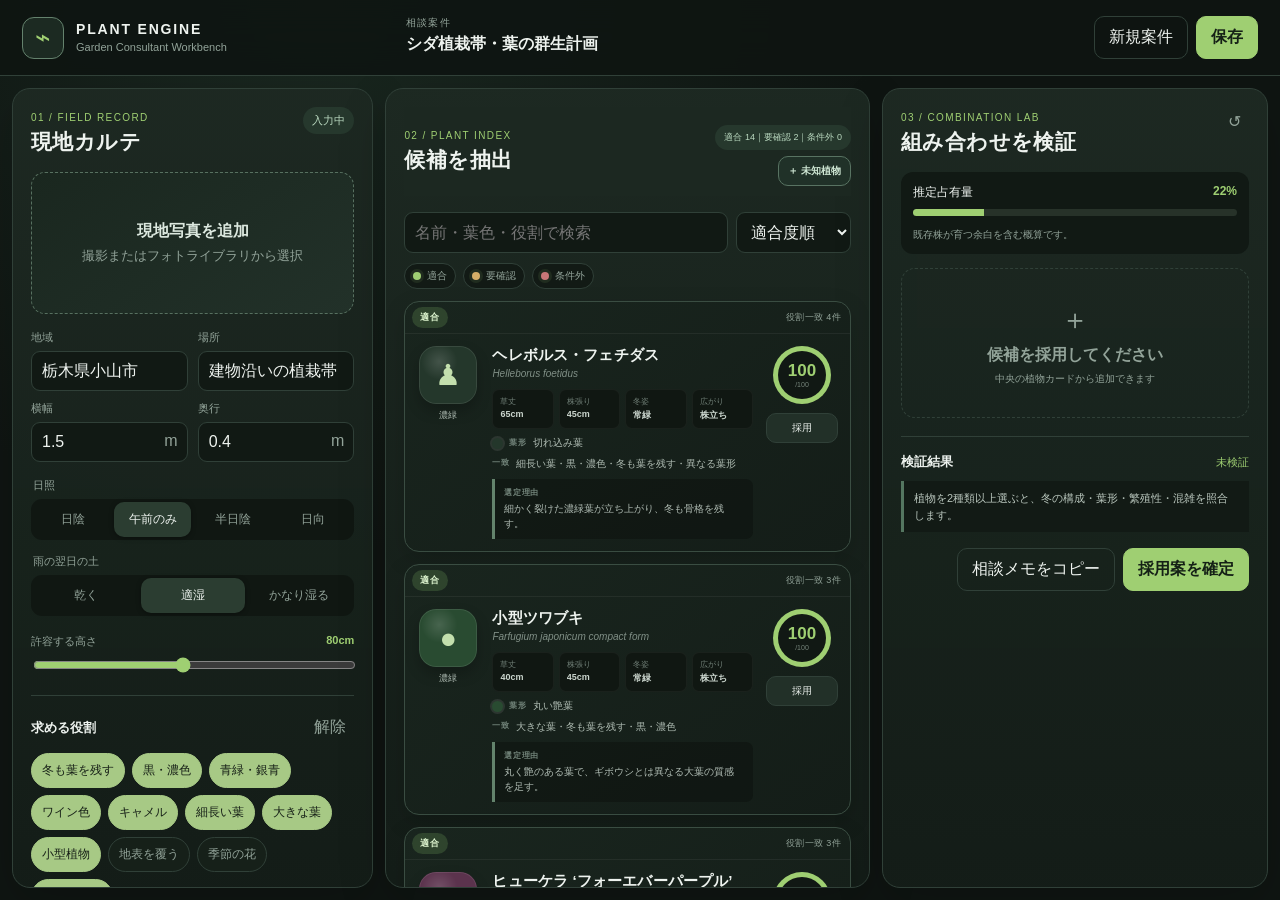
==== plant-engine/index.html @ 0952662c "Add field research intake to Plant Engine" ====
<!doctype html>
<html lang="ja">
  <head>
    <meta charset="UTF-8" />
    <meta name="viewport" content="width=device-width, initial-scale=1, viewport-fit=cover" />
    <meta name="theme-color" content="#18231e" />
    <meta name="apple-mobile-web-app-capable" content="yes" />
    <meta name="apple-mobile-web-app-status-bar-style" content="black-translucent" />
    <meta name="apple-mobile-web-app-title" content="Plant Engine" />
    <title>Plant Engine</title>
    <link rel="manifest" href="manifest.webmanifest?v=0.3.0" />
    <link rel="apple-touch-icon" href="icons/icon.svg" />
    <link rel="stylesheet" href="styles.css?v=0.3.0" />
  </head>
  <body>
    <header class="topbar">
      <div class="brand">
        <span class="brand-mark" aria-hidden="true">⌁</span>
        <div>
          <strong>PLANT ENGINE</strong>
          <span>Garden Consultant Workbench</span>
        </div>
      </div>
      <div class="case-title">
        <label for="caseName">相談案件</label>
        <input id="caseName" value="シダ植栽帯・葉の群生計画" />
      </div>
      <div class="top-actions">
        <button class="ghost" id="newCase">新規案件</button>
        <button class="primary" id="saveCase">保存</button>
      </div>
    </header>

    <main class="workbench">
      <section class="panel site-panel" aria-labelledby="siteHeading">
        <div class="panel-heading">
          <div><span class="eyebrow">01 / FIELD RECORD</span><h1 id="siteHeading">現地カルテ</h1></div>
          <span class="status-dot">入力中</span>
        </div>

        <label class="photo-drop" for="photoInput">
          <input id="photoInput" type="file" accept="image/*" capture="environment" />
          <img id="photoPreview" alt="現地写真" hidden />
          <span id="photoPrompt"><b>現地写真を追加</b><small>撮影またはフォトライブラリから選択</small></span>
        </label>

        <div class="field-grid">
          <label><span>地域</span><input id="region" value="栃木県小山市" /></label>
          <label><span>場所</span><input id="location" value="建物沿いの植栽帯" /></label>
          <label><span>横幅</span><div class="unit-input"><input id="width" type="number" value="1.5" step="0.1" /><i>m</i></div></label>
          <label><span>奥行</span><div class="unit-input"><input id="depth" type="number" value="0.4" step="0.1" /><i>m</i></div></label>
        </div>

        <fieldset>
          <legend>日照</legend>
          <div class="segmented" data-field="sun">
            <button data-value="shade">日陰</button><button class="active" data-value="morning">午前のみ</button><button data-value="part">半日陰</button><button data-value="sun">日向</button>
          </div>
        </fieldset>
        <fieldset>
          <legend>雨の翌日の土</legend>
          <div class="segmented" data-field="moisture">
            <button data-value="dry">乾く</button><button class="active" data-value="moist">適湿</button><button data-value="wet">かなり湿る</button>
          </div>
        </fieldset>

        <div class="slider-row">
          <label for="maxHeight">許容する高さ <output id="heightOutput">80cm</output></label>
          <input id="maxHeight" type="range" min="20" max="150" value="80" step="10" />
        </div>

        <div class="subsection">
          <div class="subheading"><h2>求める役割</h2><button class="text-button" id="clearRoles">解除</button></div>
          <div class="chips" id="roleChips"></div>
        </div>

        <div class="subsection">
          <h2>既存植物</h2>
          <div class="existing-list" id="existingList"></div>
        </div>
      </section>

      <section class="panel candidates-panel" aria-labelledby="candidateHeading">
        <div class="panel-heading sticky-heading">
          <div><span class="eyebrow">02 / PLANT INDEX</span><h1 id="candidateHeading">候補を抽出</h1></div>
          <div class="candidate-heading-actions"><span class="result-count" id="resultCount">—</span><button type="button" class="research-open" id="openResearch">＋ 未知植物</button></div>
        </div>
        <div class="search-row">
          <input id="plantSearch" type="search" placeholder="名前・葉色・役割で検索" />
          <select id="sortMode" aria-label="並び順"><option value="score">適合度順</option><option value="height">高さ順</option><option value="name">名前順</option></select>
        </div>
        <div class="legend"><span><i class="fit"></i>適合</span><span><i class="caution"></i>要確認</span><span><i class="reject"></i>条件外</span></div>
        <div id="plantList" class="plant-list"></div>
      </section>

      <section class="panel plan-panel" aria-labelledby="planHeading">
        <div class="panel-heading">
          <div><span class="eyebrow">03 / COMBINATION LAB</span><h1 id="planHeading">組み合わせを検証</h1></div>
          <button class="icon-button" id="clearSelection" title="選択を解除">↺</button>
        </div>

        <div class="site-meter">
          <div class="meter-label"><span>推定占有量</span><strong id="occupancyText">0%</strong></div>
          <div class="meter"><span id="occupancyBar"></span></div>
          <small id="occupancyNote">候補を採用すると成長後の混雑を試算します。</small>
        </div>

        <div id="selectionEmpty" class="empty-state">
          <span>＋</span><b>候補を採用してください</b><small>中央の植物カードから追加できます</small>
        </div>
        <div id="selectionList" class="selection-list"></div>

        <div class="diagnostics">
          <div class="subheading"><h2>検証結果</h2><span id="diagnosticScore">未検証</span></div>
          <div id="diagnosticList" class="diagnostic-list">
            <p>植物を2種類以上選ぶと、冬の構成・葉形・繁殖性・混雑を照合します。</p>
          </div>
        </div>

        <div class="plan-actions">
          <button class="ghost" id="copySummary">相談メモをコピー</button>
          <button class="primary" id="makePlan">採用案を確定</button>
        </div>
      </section>
    </main>

    <div class="toast" id="toast" role="status" aria-live="polite"></div>

    <dialog id="researchDialog" class="research-dialog">
      <div class="research-shell">
        <header class="research-header">
          <div><span class="eyebrow">PLANT RESEARCH INTAKE</span><h2>未知植物を調査・登録</h2></div>
          <button type="button" class="dialog-close" id="closeResearch" aria-label="閉じる">×</button>
        </header>
        <div class="research-flow">
          <section class="research-step">
            <div class="step-number">1</div>
            <div><label for="researchName">調べたい植物名</label><input id="researchName" placeholder="例：斑入りヤブコウジ" /><small>和名、流通名、学名のいずれでも構いません。</small></div>
          </section>
          <section class="research-step">
            <div class="step-number">2</div>
            <div><div class="research-label-row"><label for="researchPrompt">Web調査用プロンプト</label><button type="button" class="mini-button" id="buildPrompt">生成</button></div><textarea id="researchPrompt" readonly placeholder="植物名を入力して「生成」を押してください"></textarea><button type="button" class="ghost research-copy" id="copyResearchPrompt">プロンプトをコピー</button></div>
          </section>
          <section class="research-step">
            <div class="step-number">3</div>
            <div><label for="researchJson">調査結果JSONを貼り付け</label><textarea id="researchJson" spellcheck="false" placeholder='{"name":"…","latin":"…"}'></textarea><small>出典URLを含むJSONを貼り付けます。Markdownのコード枠が付いていても読み取れます。</small></div>
          </section>
          <section class="research-step final-step">
            <div class="step-number">4</div>
            <div><button type="button" class="primary" id="registerPlant">検証して植物DBへ登録</button><p id="researchStatus" class="research-status">未検証</p></div>
          </section>
        </div>
        <section class="custom-library">
          <div class="subheading"><h3>このiPadに登録した植物</h3><span id="customPlantCount">0件</span></div>
          <div id="customPlantList" class="custom-plant-list"></div>
        </section>
      </div>
    </dialog>

    <script src="app.js?v=0.3.0"></script>
  </body>
</html>
---- plant-engine/styles.css ----
:root {
  color-scheme: dark;
  --bg: #0f1512;
  --panel: #17201b;
  --panel-2: #1c2821;
  --line: #304038;
  --text: #eef3ef;
  --muted: #92a399;
  --green: #9fcf72;
  --green-2: #4f815a;
  --amber: #d4ae68;
  --red: #c77777;
  --wine: #7d465e;
  --radius: 18px;
  font-family: Inter, ui-sans-serif, -apple-system, BlinkMacSystemFont, "Hiragino Sans", "Yu Gothic UI", sans-serif;
}
* { box-sizing: border-box; }
body { margin: 0; min-height: 100dvh; background: radial-gradient(circle at 25% 0%, #1a2820 0, var(--bg) 42%); color: var(--text); }
button, input, select { font: inherit; }
button { touch-action: manipulation; }
.topbar { height: 76px; display: grid; grid-template-columns: minmax(220px,1fr) minmax(280px,1.3fr) minmax(220px,1fr); align-items: center; gap: 24px; padding: 12px 22px; border-bottom: 1px solid var(--line); background: rgba(15,21,18,.92); position: sticky; top: 0; z-index: 20; backdrop-filter: blur(20px); }
.brand { display:flex; align-items:center; gap:12px; }
.brand-mark { width:42px;height:42px;border:1px solid #64826d;border-radius:12px;display:grid;place-items:center;color:var(--green);font-size:26px;background:#1c2a22; }
.brand strong { display:block; letter-spacing:.13em; font-size:14px; }
.brand span:not(.brand-mark) { color:var(--muted); font-size:11px; }
.case-title label { display:block; color:var(--muted); font-size:10px; letter-spacing:.12em; text-transform:uppercase; }
.case-title input { width:100%; border:0; border-bottom:1px solid transparent; background:transparent; color:var(--text); font-weight:650; padding:5px 0; outline:0; }
.case-title input:focus { border-color:var(--green-2); }
.top-actions,.plan-actions { display:flex; justify-content:flex-end; gap:8px; }
button { border:1px solid var(--line); border-radius:10px; padding:10px 14px; background:#223028; color:var(--text); cursor:pointer; }
button:active { transform:translateY(1px); }
.primary { background:var(--green); color:#152016; border-color:var(--green); font-weight:750; }
.ghost { background:transparent; }
.workbench { display:grid; grid-template-columns:minmax(280px,.88fr) minmax(360px,1.18fr) minmax(300px,.94fr); gap:12px; padding:12px; height:calc(100dvh - 76px); }
.panel { min-width:0; overflow:auto; border:1px solid var(--line); border-radius:var(--radius); background:linear-gradient(180deg,rgba(29,41,34,.96),rgba(20,29,24,.98)); padding:18px; box-shadow:0 16px 50px rgba(0,0,0,.16); }
.panel-heading { display:flex; align-items:flex-start; justify-content:space-between; gap:12px; margin-bottom:16px; }
.panel-heading h1 { margin:3px 0 0; font-size:21px; letter-spacing:.02em; }
.eyebrow { color:var(--green); font-size:10px; letter-spacing:.14em; }
.status-dot,.result-count { padding:6px 9px; border-radius:999px; background:#26382d; color:#b9d8bf; font-size:11px; }
.result-count { white-space:nowrap;font-size:9px; }
.photo-drop { min-height:142px; border:1px dashed #577060; border-radius:14px; display:grid; place-items:center; position:relative; overflow:hidden; background:linear-gradient(145deg,#1a271f,#223129); cursor:pointer; }
.photo-drop input { display:none; }
.photo-drop img { width:100%; height:180px; object-fit:cover; }
#photoPrompt { display:grid; gap:5px; text-align:center; color:#dce8df; }
#photoPrompt small { color:var(--muted); }
.field-grid { display:grid; grid-template-columns:1fr 1fr; gap:10px; margin:16px 0; }
.field-grid label>span, fieldset legend,.slider-row label { color:var(--muted); font-size:11px; display:block; margin-bottom:6px; }
.field-grid input,.search-row input,.search-row select { width:100%; border:1px solid var(--line); background:#111914; color:var(--text); border-radius:9px; padding:10px; outline:none; }
.field-grid input:focus,.search-row input:focus { border-color:#6d9278; }
.unit-input { position:relative; }
.unit-input input { padding-right:30px; }
.unit-input i { position:absolute; right:10px; top:10px; color:var(--muted); font-style:normal; }
fieldset { border:0; padding:0; margin:14px 0; }
.segmented { display:grid; grid-auto-flow:column; grid-auto-columns:1fr; gap:3px; padding:3px; background:#101712; border-radius:11px; }
.segmented button { padding:9px 4px; background:transparent; border:0; color:var(--muted); font-size:12px; }
.segmented button.active { background:#2b3d31; color:var(--text); box-shadow:0 1px 5px rgba(0,0,0,.35); }
.slider-row { margin:18px 0; }
.slider-row label { display:flex; justify-content:space-between; }
.slider-row output { color:var(--green); font-weight:700; }
input[type="range"] { width:100%; accent-color:var(--green); }
.subsection { border-top:1px solid var(--line); margin-top:18px; padding-top:16px; }
.subsection h2,.diagnostics h2 { font-size:13px; margin:0; }
.subheading { display:flex; justify-content:space-between; align-items:center; margin-bottom:10px; }
.text-button,.icon-button { padding:5px 8px; background:transparent; color:var(--muted); border:0; }
.chips { display:flex; flex-wrap:wrap; gap:7px; }
.chip { padding:8px 10px; border-radius:999px; font-size:12px; background:#162019; color:var(--muted); }
.chip.active { color:#172017; background:#a7c985; border-color:#a7c985; }
.existing-list { display:grid; gap:7px; }
.existing-item { display:grid; grid-template-columns:1fr auto 28px; gap:8px; align-items:center; background:#121a15; padding:7px 8px 7px 10px; border-radius:9px; color:#ced8d1; font-size:12px; }
.existing-list b { color:var(--green); }
.existing-item button { width:28px; height:28px; padding:0; border:0; border-radius:7px; background:#26332b; color:var(--muted); font-size:17px; }
.existing-empty { padding:10px; border:1px dashed var(--line); border-radius:9px; color:var(--muted); font-size:12px; text-align:center; }
.sticky-heading { position:sticky; top:-18px; z-index:4; background:#1c2821; padding:18px 0 10px; }
.candidate-heading-actions { display:grid;justify-items:end;gap:6px; }
.research-open { padding:7px 9px;border-color:#587362;background:#203128;color:#cde5d2;font-size:10px;font-weight:700; }
.search-row { display:grid; grid-template-columns:1fr 115px; gap:8px; margin-bottom:10px; }
.legend { display:flex; gap:7px; color:var(--muted); font-size:10px; margin-bottom:12px; }
.legend span { display:flex;align-items:center;gap:6px;padding:5px 8px;border:1px solid var(--line);border-radius:999px;background:#121a15; }
.legend i { width:8px;height:8px;border-radius:50%;background:var(--green);box-shadow:0 0 0 3px rgba(159,207,114,.1); }
.legend .caution { background:var(--amber); }.legend .reject{background:var(--red);}
.plant-list { display:grid; gap:12px; }
.plant-card { position:relative;overflow:hidden;border:1px solid #3a4d42;border-radius:15px;padding:0;background:linear-gradient(145deg,#19251e,#141d18);box-shadow:0 8px 24px rgba(0,0,0,.14);transition:border-color .2s,transform .2s; }
.plant-card.selected { border-color:#91c47a;box-shadow:0 0 0 1px rgba(159,207,114,.3),0 9px 28px rgba(0,0,0,.2); }
.plant-card.grade-caution { border-color:rgba(212,174,104,.55); }
.plant-card.grade-reject { border-color:rgba(199,119,119,.75);background:repeating-linear-gradient(-45deg,rgba(199,119,119,.055) 0,rgba(199,119,119,.055) 7px,transparent 7px,transparent 15px),linear-gradient(145deg,#211b1b,#171717); }
.plant-card.grade-reject .plant-visual,.plant-card.grade-reject .plant-main>:not(.reason) { opacity:.42;filter:saturate(.25); }
.card-status { min-height:29px;display:flex;justify-content:space-between;align-items:center;padding:5px 9px 5px 7px;border-bottom:1px solid rgba(255,255,255,.055);color:var(--muted);font-size:9px;letter-spacing:.04em; }
.grade-badge { display:inline-flex;align-items:center;padding:4px 8px;border-radius:999px;font-weight:800;letter-spacing:.08em; }
.grade-badge.fit { color:#dff6d0;background:rgba(108,160,91,.26); }
.grade-badge.caution { color:#ffe2a9;background:rgba(185,137,60,.25); }
.grade-badge.reject { color:#ffe0e0;background:#743f43;box-shadow:0 0 0 1px rgba(255,178,178,.18); }
.local-badge { display:inline-flex;margin-left:5px;padding:4px 7px;border-radius:999px;background:#27384a;color:#bad7ef;font-size:8px;font-weight:750;letter-spacing:.06em; }
.plant-card-body { display:grid;grid-template-columns:62px minmax(0,1fr) 72px;gap:13px;align-items:start;padding:12px; }
.plant-visual { display:grid;justify-items:center;gap:6px; }
.plant-visual>span { color:#aebbb2;font-size:9px;line-height:1.25;text-align:center; }
.leaf-icon { width:58px;height:58px;border-radius:17px;display:grid;place-items:center;font-size:29px;background:radial-gradient(circle at 35% 27%,rgba(255,255,255,.14),transparent 32%),var(--leaf-bg,#2c4733);color:var(--leaf-fg,#c3dfad);box-shadow:inset 0 0 0 1px rgba(255,255,255,.09),0 7px 14px rgba(0,0,0,.22); }
.plant-main h3 { margin:0;font-size:15px;letter-spacing:.01em; }
.latin { display:block;color:#819087;font-size:10px;font-style:italic;margin-top:3px; }
.spec-grid { display:grid;grid-template-columns:repeat(4,minmax(0,1fr));gap:5px;margin-top:10px; }
.spec-grid div { min-width:0;padding:6px 7px;border-radius:7px;background:#101712;border:1px solid rgba(255,255,255,.045); }
.spec-grid small { display:block;color:#718078;font-size:8px;margin-bottom:2px; }
.spec-grid b { display:block;color:#cbd6ce;font-size:9px;white-space:nowrap;overflow:hidden;text-overflow:ellipsis; }
.botanical-detail,.role-match { display:flex;align-items:center;gap:6px;margin-top:7px;color:#aebbb2;font-size:10px;line-height:1.4; }
.botanical-detail b,.role-match b { color:#72847a;font-size:8px;letter-spacing:.08em; }
.color-swatch { flex:0 0 auto;width:11px;height:11px;border-radius:50%;background:var(--swatch);box-shadow:0 0 0 2px rgba(255,255,255,.09); }
.role-match { align-items:flex-start; }
.reason { margin:8px 0 0;padding:8px 9px;border-left:3px solid #63836c;border-radius:0 7px 7px 0;background:rgba(7,11,8,.34);color:#afbbb3;font-size:10px;line-height:1.5; }
.reason b { display:block;color:#72847a;font-size:8px;letter-spacing:.08em;margin-bottom:2px; }
.grade-reject .reason { border-color:var(--red);background:rgba(91,38,43,.22);opacity:1;filter:none;color:#dfb9b9; }
.score-panel { --score-color:var(--green);display:grid;justify-items:center;gap:9px; }
.score-panel.caution { --score-color:var(--amber); }.score-panel.reject { --score-color:var(--red); }
.score-ring { width:58px;height:58px;padding:4px;border-radius:50%;display:grid;place-items:center;background:conic-gradient(var(--score-color) calc(var(--score)*1%),#29332d 0); }
.score-ring:before { content:"";grid-area:1/1;width:48px;height:48px;border-radius:50%;background:#111814; }
.score-ring span { grid-area:1/1;z-index:1;display:grid;text-align:center;line-height:1; }
.score-ring strong { color:var(--score-color);font-size:17px; }.score-ring small { margin-top:2px;color:#76847b;font-size:7px; }
.score-panel button { width:100%;padding:7px 5px;font-size:10px; }
.grade-reject .score-panel button { border-color:#694247;background:#302226;color:#d8b4b4; }
.source-detail { margin-top:7px;padding:6px 8px;border:1px solid rgba(112,145,123,.25);border-radius:7px;background:rgba(8,13,10,.28);font-size:9px; }
.source-detail summary { color:#87a991;cursor:pointer; }
.source-detail a { display:block;margin-top:5px;color:#9fc7aa;text-decoration:none;white-space:nowrap;overflow:hidden;text-overflow:ellipsis; }
.site-meter { background:#111914;border-radius:12px;padding:12px;margin-bottom:14px; }
.meter-label { display:flex;justify-content:space-between;font-size:12px; }.meter-label strong{color:var(--green)}
.meter { height:7px;background:#273229;border-radius:99px;overflow:hidden;margin:8px 0; }.meter span{display:block;height:100%;width:0;background:var(--green);transition:width .25s;}
.site-meter small { color:var(--muted);font-size:10px; }
.empty-state { min-height:150px;display:grid;place-content:center;text-align:center;gap:6px;color:var(--muted);border:1px dashed var(--line);border-radius:14px; }
.empty-state span { font-size:28px; }.empty-state small{font-size:10px;}
.selection-list { display:grid;gap:8px; }
.selection-item { display:grid;grid-template-columns:1fr auto auto;align-items:center;gap:8px;background:#111914;border-radius:10px;padding:10px; }
.selection-item b{font-size:12px}.selection-item small{display:block;color:var(--muted);margin-top:2px}.selection-item input{width:42px;background:#1d2921;border:1px solid var(--line);color:var(--text);border-radius:7px;padding:6px;}.selection-item button{padding:5px 7px;background:transparent;border:0;color:var(--muted)}
.diagnostics { border-top:1px solid var(--line);margin-top:18px;padding-top:16px; }
#diagnosticScore { color:var(--green);font-size:11px; }
.diagnostic-list { display:grid;gap:7px; }
.diagnostic-list p { margin:0;padding:9px 10px;border-left:3px solid #547660;background:#121a15;color:#b9c6bd;font-size:11px;line-height:1.5; }
.diagnostic-list p.warn{border-color:var(--amber)}.diagnostic-list p.good{border-color:var(--green)}
.plan-actions { margin-top:16px; }
.toast { position:fixed;bottom:22px;left:50%;transform:translate(-50%,20px);background:#e7f0e8;color:#172017;padding:11px 16px;border-radius:10px;font-weight:650;font-size:12px;opacity:0;pointer-events:none;transition:.25s;z-index:100; }
.toast.show { opacity:1;transform:translate(-50%,0); }
.research-dialog { width:min(880px,calc(100vw - 28px));max-height:min(900px,calc(100dvh - 28px));padding:0;border:1px solid #486052;border-radius:20px;background:#111914;color:var(--text);box-shadow:0 28px 90px rgba(0,0,0,.62); }
.research-dialog::backdrop { background:rgba(5,9,7,.78);backdrop-filter:blur(5px); }
.research-shell { padding:20px;overflow:auto;max-height:calc(100dvh - 30px); }
.research-header { display:flex;justify-content:space-between;align-items:flex-start;padding-bottom:15px;border-bottom:1px solid var(--line); }
.research-header h2 { margin:4px 0 0;font-size:21px; }.dialog-close { width:38px;height:38px;padding:0;border-radius:50%;font-size:21px;background:#202d25; }
.research-flow { display:grid;gap:10px;margin-top:15px; }
.research-step { display:grid;grid-template-columns:34px minmax(0,1fr);gap:11px;padding:12px;border:1px solid #2e4036;border-radius:13px;background:#17221c; }
.research-step>div:last-child { min-width:0; }.step-number { width:29px;height:29px;display:grid;place-items:center;border-radius:9px;background:#2b4032;color:var(--green);font-size:12px;font-weight:800; }
.research-step label { display:block;margin-bottom:6px;color:#b8c8bd;font-size:11px;font-weight:700; }.research-step small { display:block;margin-top:5px;color:var(--muted);font-size:9px;line-height:1.4; }
.research-step input,.research-step textarea { width:100%;border:1px solid #3b5044;border-radius:9px;background:#0d1410;color:var(--text);padding:10px;outline:none; }
.research-step input:focus,.research-step textarea:focus { border-color:#75a27f;box-shadow:0 0 0 2px rgba(117,162,127,.12); }
#researchPrompt { min-height:180px;font-size:10px;line-height:1.55;color:#b7c8bc; }#researchJson { min-height:190px;font-family:ui-monospace,SFMono-Regular,Menlo,monospace;font-size:10px;line-height:1.5; }
.research-label-row { display:flex;justify-content:space-between;align-items:center; }.mini-button { padding:5px 9px;font-size:9px;background:#26382d; }.research-copy { width:100%;margin-top:7px;padding:8px;font-size:10px; }
.final-step { border-color:#496453;background:#1b2921; }.final-step .primary { width:100%; }.research-status { margin:8px 0 0;padding:8px 10px;border-radius:8px;background:#101712;color:var(--muted);font-size:10px;line-height:1.5; }
.research-status.success { color:#caeabf;background:#1d3823; }.research-status.warning { color:#ffe0a4;background:#46371e; }.research-status.error { color:#f2bcbc;background:#432426; }
.custom-library { margin-top:16px;padding-top:15px;border-top:1px solid var(--line); }.custom-library h3 { margin:0;font-size:13px; }.custom-library .subheading>span { color:var(--green);font-size:10px; }
.custom-plant-list { display:grid;gap:7px; }.custom-plant-item { display:grid;grid-template-columns:34px 1fr auto;gap:9px;align-items:center;padding:9px;border-radius:10px;background:#17221c;border:1px solid #2e4036; }
.custom-tone { width:32px;height:32px;display:grid;place-items:center;border-radius:9px;background:var(--custom-tone); }.custom-plant-item b { display:block;font-size:11px; }.custom-plant-item small { display:block;margin-top:2px;color:var(--muted);font-size:9px; }.custom-plant-item button { padding:6px 8px;border-color:#5d3b3e;background:#2d2022;color:#dcaeb1;font-size:9px; }
@media (max-width: 980px) {
  .topbar { grid-template-columns:1fr auto; height:auto; }.case-title{grid-row:2;grid-column:1/-1}.top-actions .ghost{display:none}
  .workbench { height:auto;grid-template-columns:1fr; }.panel{overflow:visible}.candidates-panel{min-height:500px}
}
@media (max-width: 600px) { .topbar{padding:10px 14px}.brand span:not(.brand-mark){display:none}.workbench{padding:8px}.panel{padding:14px}.field-grid{grid-template-columns:1fr}.plant-card-body{grid-template-columns:48px 1fr}.leaf-icon{width:46px;height:46px;font-size:23px}.score-panel{grid-column:2;display:flex;justify-content:flex-end}.score-ring{width:48px;height:48px}.score-ring:before{width:40px;height:40px}.score-panel button{width:auto;min-width:74px}.spec-grid{grid-template-columns:1fr 1fr}.search-row{grid-template-columns:1fr}.research-dialog{width:calc(100vw - 12px);max-height:calc(100dvh - 12px)}.research-shell{padding:13px}.research-step{grid-template-columns:27px 1fr;padding:9px;gap:8px}.step-number{width:25px;height:25px}.candidate-heading-actions{max-width:170px} }
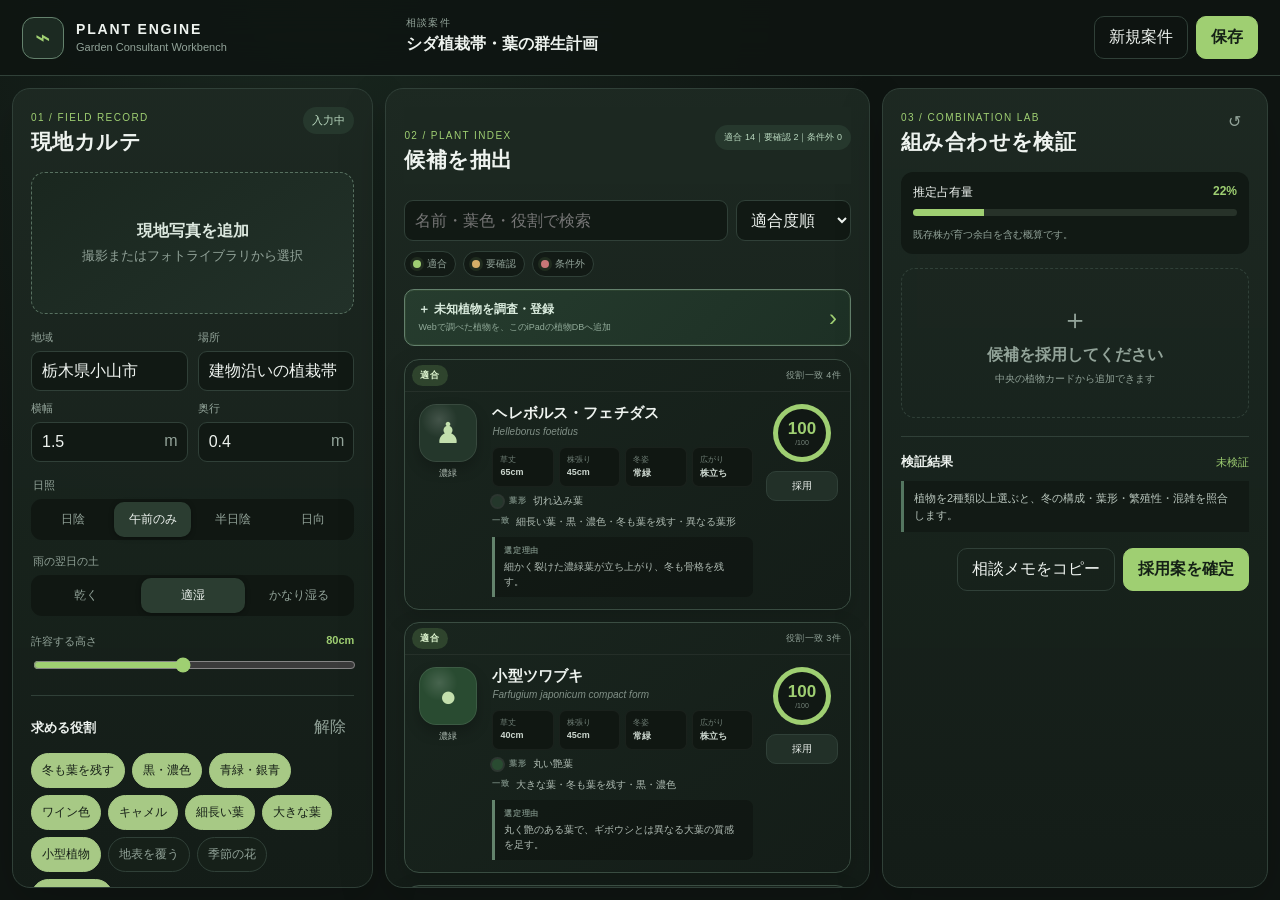
==== commit e559cbc0: "Expose unknown plant research entry and fix cache version" ====
--- a/plant-engine/index.html
+++ b/plant-engine/index.html
@@ -8,9 +8,9 @@
     <meta name="apple-mobile-web-app-status-bar-style" content="black-translucent" />
     <meta name="apple-mobile-web-app-title" content="Plant Engine" />
     <title>Plant Engine</title>
-    <link rel="manifest" href="manifest.webmanifest?v=0.3.0" />
+    <link rel="manifest" href="manifest.webmanifest?v=0.3.1" />
     <link rel="apple-touch-icon" href="icons/icon.svg" />
-    <link rel="stylesheet" href="styles.css?v=0.3.0" />
+    <link rel="stylesheet" href="styles.css?v=0.3.1" />
   </head>
   <body>
     <header class="topbar">
@@ -83,13 +83,14 @@
       <section class="panel candidates-panel" aria-labelledby="candidateHeading">
         <div class="panel-heading sticky-heading">
           <div><span class="eyebrow">02 / PLANT INDEX</span><h1 id="candidateHeading">候補を抽出</h1></div>
-          <div class="candidate-heading-actions"><span class="result-count" id="resultCount">—</span><button type="button" class="research-open" id="openResearch">＋ 未知植物</button></div>
+          <span class="result-count" id="resultCount">—</span>
         </div>
         <div class="search-row">
           <input id="plantSearch" type="search" placeholder="名前・葉色・役割で検索" />
           <select id="sortMode" aria-label="並び順"><option value="score">適合度順</option><option value="height">高さ順</option><option value="name">名前順</option></select>
         </div>
         <div class="legend"><span><i class="fit"></i>適合</span><span><i class="caution"></i>要確認</span><span><i class="reject"></i>条件外</span></div>
+        <button type="button" class="research-entry" id="openResearch"><span><b>＋ 未知植物を調査・登録</b><small>Webで調べた植物を、このiPadの植物DBへ追加</small></span><i>›</i></button>
         <div id="plantList" class="plant-list"></div>
       </section>
 
@@ -157,6 +158,6 @@
       </div>
     </dialog>
 
-    <script src="app.js?v=0.3.0"></script>
+    <script src="app.js?v=0.3.1"></script>
   </body>
 </html>
--- a/plant-engine/styles.css
+++ b/plant-engine/styles.css
@@ -71,8 +71,8 @@
 .existing-item button { width:28px; height:28px; padding:0; border:0; border-radius:7px; background:#26332b; color:var(--muted); font-size:17px; }
 .existing-empty { padding:10px; border:1px dashed var(--line); border-radius:9px; color:var(--muted); font-size:12px; text-align:center; }
 .sticky-heading { position:sticky; top:-18px; z-index:4; background:#1c2821; padding:18px 0 10px; }
-.candidate-heading-actions { display:grid;justify-items:end;gap:6px; }
-.research-open { padding:7px 9px;border-color:#587362;background:#203128;color:#cde5d2;font-size:10px;font-weight:700; }
+.research-entry { width:100%;display:flex;justify-content:space-between;align-items:center;margin:0 0 13px;padding:11px 13px;text-align:left;border-color:#63806c;background:linear-gradient(135deg,#263c2e,#1d3025);color:#d9ebdd;box-shadow:inset 0 0 0 1px rgba(159,207,114,.08); }
+.research-entry span { display:grid;gap:3px; }.research-entry b { font-size:12px; }.research-entry small { color:#91aa99;font-size:9px;font-weight:400; }.research-entry i { color:var(--green);font-size:24px;font-style:normal; }
 .search-row { display:grid; grid-template-columns:1fr 115px; gap:8px; margin-bottom:10px; }
 .legend { display:flex; gap:7px; color:var(--muted); font-size:10px; margin-bottom:12px; }
 .legend span { display:flex;align-items:center;gap:6px;padding:5px 8px;border:1px solid var(--line);border-radius:999px;background:#121a15; }
@@ -157,4 +157,4 @@
   .topbar { grid-template-columns:1fr auto; height:auto; }.case-title{grid-row:2;grid-column:1/-1}.top-actions .ghost{display:none}
   .workbench { height:auto;grid-template-columns:1fr; }.panel{overflow:visible}.candidates-panel{min-height:500px}
 }
-@media (max-width: 600px) { .topbar{padding:10px 14px}.brand span:not(.brand-mark){display:none}.workbench{padding:8px}.panel{padding:14px}.field-grid{grid-template-columns:1fr}.plant-card-body{grid-template-columns:48px 1fr}.leaf-icon{width:46px;height:46px;font-size:23px}.score-panel{grid-column:2;display:flex;justify-content:flex-end}.score-ring{width:48px;height:48px}.score-ring:before{width:40px;height:40px}.score-panel button{width:auto;min-width:74px}.spec-grid{grid-template-columns:1fr 1fr}.search-row{grid-template-columns:1fr}.research-dialog{width:calc(100vw - 12px);max-height:calc(100dvh - 12px)}.research-shell{padding:13px}.research-step{grid-template-columns:27px 1fr;padding:9px;gap:8px}.step-number{width:25px;height:25px}.candidate-heading-actions{max-width:170px} }
+@media (max-width: 600px) { .topbar{padding:10px 14px}.brand span:not(.brand-mark){display:none}.workbench{padding:8px}.panel{padding:14px}.field-grid{grid-template-columns:1fr}.plant-card-body{grid-template-columns:48px 1fr}.leaf-icon{width:46px;height:46px;font-size:23px}.score-panel{grid-column:2;display:flex;justify-content:flex-end}.score-ring{width:48px;height:48px}.score-ring:before{width:40px;height:40px}.score-panel button{width:auto;min-width:74px}.spec-grid{grid-template-columns:1fr 1fr}.search-row{grid-template-columns:1fr}.research-dialog{width:calc(100vw - 12px);max-height:calc(100dvh - 12px)}.research-shell{padding:13px}.research-step{grid-template-columns:27px 1fr;padding:9px;gap:8px}.step-number{width:25px;height:25px} }
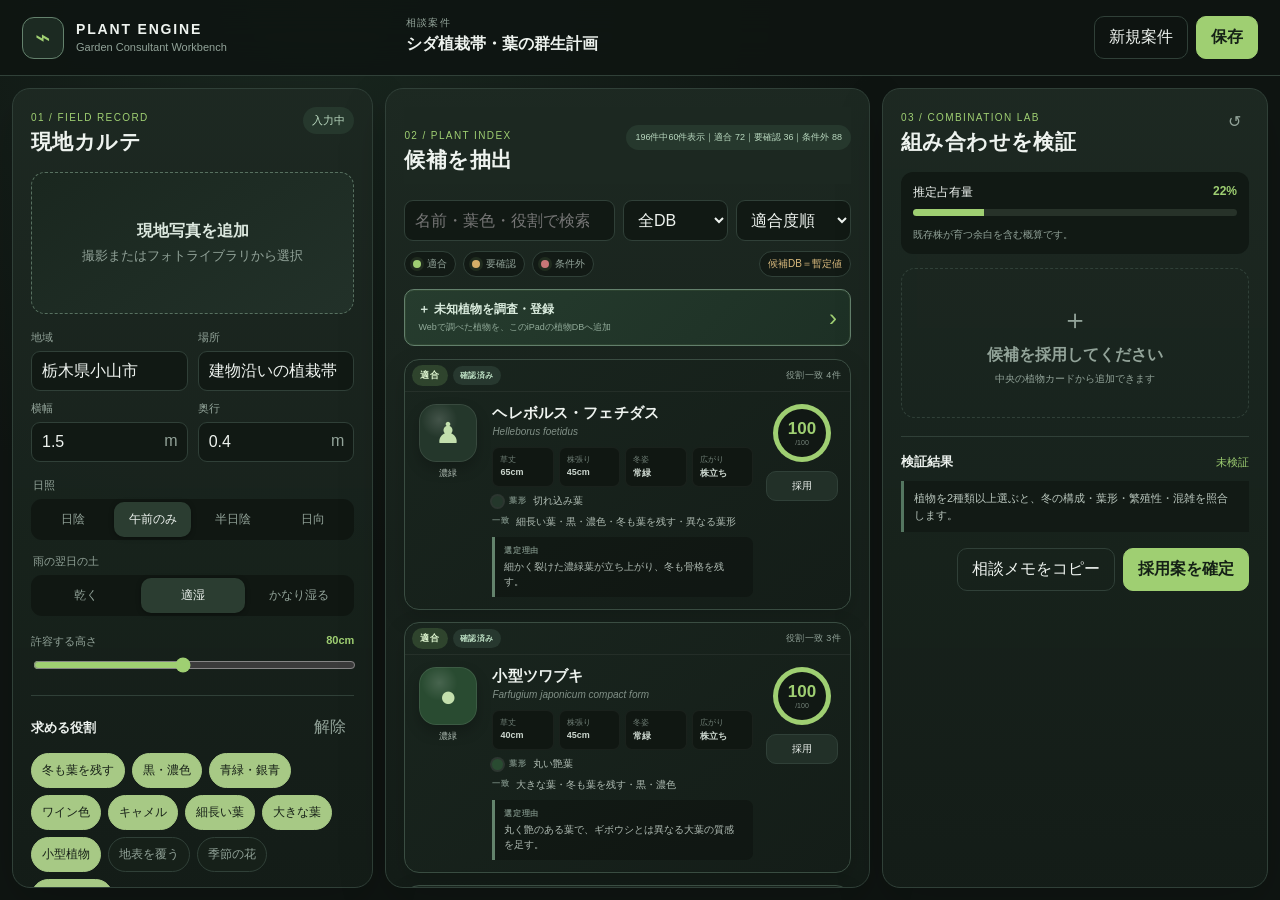
==== commit f38fca17: "Expand Plant Engine candidate database" ====
--- a/plant-engine/index.html
+++ b/plant-engine/index.html
@@ -8,9 +8,9 @@
     <meta name="apple-mobile-web-app-status-bar-style" content="black-translucent" />
     <meta name="apple-mobile-web-app-title" content="Plant Engine" />
     <title>Plant Engine</title>
-    <link rel="manifest" href="manifest.webmanifest?v=0.3.1" />
+    <link rel="manifest" href="manifest.webmanifest?v=0.4.0" />
     <link rel="apple-touch-icon" href="icons/icon.svg" />
-    <link rel="stylesheet" href="styles.css?v=0.3.1" />
+    <link rel="stylesheet" href="styles.css?v=0.4.0" />
   </head>
   <body>
     <header class="topbar">
@@ -87,11 +87,13 @@
         </div>
         <div class="search-row">
           <input id="plantSearch" type="search" placeholder="名前・葉色・役割で検索" />
+          <select id="databaseFilter" aria-label="データ区分"><option value="all">全DB</option><option value="core">確認済み</option><option value="candidate">候補DB</option><option value="custom">端末DB</option></select>
           <select id="sortMode" aria-label="並び順"><option value="score">適合度順</option><option value="height">高さ順</option><option value="name">名前順</option></select>
         </div>
-        <div class="legend"><span><i class="fit"></i>適合</span><span><i class="caution"></i>要確認</span><span><i class="reject"></i>条件外</span></div>
+        <div class="legend"><span><i class="fit"></i>適合</span><span><i class="caution"></i>要確認</span><span><i class="reject"></i>条件外</span><span class="candidate-key">候補DB＝暫定値</span></div>
         <button type="button" class="research-entry" id="openResearch"><span><b>＋ 未知植物を調査・登録</b><small>Webで調べた植物を、このiPadの植物DBへ追加</small></span><i>›</i></button>
         <div id="plantList" class="plant-list"></div>
+        <button type="button" class="ghost load-more" id="loadMore" hidden>さらに表示</button>
       </section>
 
       <section class="panel plan-panel" aria-labelledby="planHeading">
@@ -158,6 +160,7 @@
       </div>
     </dialog>
 
-    <script src="app.js?v=0.3.1"></script>
+    <script src="plant-candidates.js?v=0.4.0"></script>
+    <script src="app.js?v=0.4.0"></script>
   </body>
 </html>
--- a/plant-engine/styles.css
+++ b/plant-engine/styles.css
@@ -73,7 +73,7 @@
 .sticky-heading { position:sticky; top:-18px; z-index:4; background:#1c2821; padding:18px 0 10px; }
 .research-entry { width:100%;display:flex;justify-content:space-between;align-items:center;margin:0 0 13px;padding:11px 13px;text-align:left;border-color:#63806c;background:linear-gradient(135deg,#263c2e,#1d3025);color:#d9ebdd;box-shadow:inset 0 0 0 1px rgba(159,207,114,.08); }
 .research-entry span { display:grid;gap:3px; }.research-entry b { font-size:12px; }.research-entry small { color:#91aa99;font-size:9px;font-weight:400; }.research-entry i { color:var(--green);font-size:24px;font-style:normal; }
-.search-row { display:grid; grid-template-columns:1fr 115px; gap:8px; margin-bottom:10px; }
+.search-row { display:grid; grid-template-columns:minmax(160px,1fr) 105px 115px; gap:8px; margin-bottom:10px; }
 .legend { display:flex; gap:7px; color:var(--muted); font-size:10px; margin-bottom:12px; }
 .legend span { display:flex;align-items:center;gap:6px;padding:5px 8px;border:1px solid var(--line);border-radius:999px;background:#121a15; }
 .legend i { width:8px;height:8px;border-radius:50%;background:var(--green);box-shadow:0 0 0 3px rgba(159,207,114,.1); }
@@ -89,7 +89,14 @@
 .grade-badge.fit { color:#dff6d0;background:rgba(108,160,91,.26); }
 .grade-badge.caution { color:#ffe2a9;background:rgba(185,137,60,.25); }
 .grade-badge.reject { color:#ffe0e0;background:#743f43;box-shadow:0 0 0 1px rgba(255,178,178,.18); }
-.local-badge { display:inline-flex;margin-left:5px;padding:4px 7px;border-radius:999px;background:#27384a;color:#bad7ef;font-size:8px;font-weight:750;letter-spacing:.06em; }
+.local-badge,.candidate-badge,.core-badge { display:inline-flex;margin-left:5px;padding:4px 7px;border-radius:999px;font-size:8px;font-weight:750;letter-spacing:.06em; }
+.local-badge { background:#27384a;color:#bad7ef; }
+.candidate-badge { background:#4b3d25;color:#f1d49c; }
+.core-badge { background:#27382f;color:#bfe2c6; }
+.candidate-key { margin-left:auto;color:#daba7d; }
+.provisional-note { margin-top:8px;padding:8px 9px;border:1px dashed rgba(218,186,125,.42);border-radius:8px;background:rgba(121,91,42,.1);color:#d9c7a4;display:grid;gap:2px;font-size:9px;line-height:1.45; }
+.provisional-note b { color:#efd8a8;font-size:9px; }
+.load-more { width:100%;margin-top:10px; }
 .plant-card-body { display:grid;grid-template-columns:62px minmax(0,1fr) 72px;gap:13px;align-items:start;padding:12px; }
 .plant-visual { display:grid;justify-items:center;gap:6px; }
 .plant-visual>span { color:#aebbb2;font-size:9px;line-height:1.25;text-align:center; }
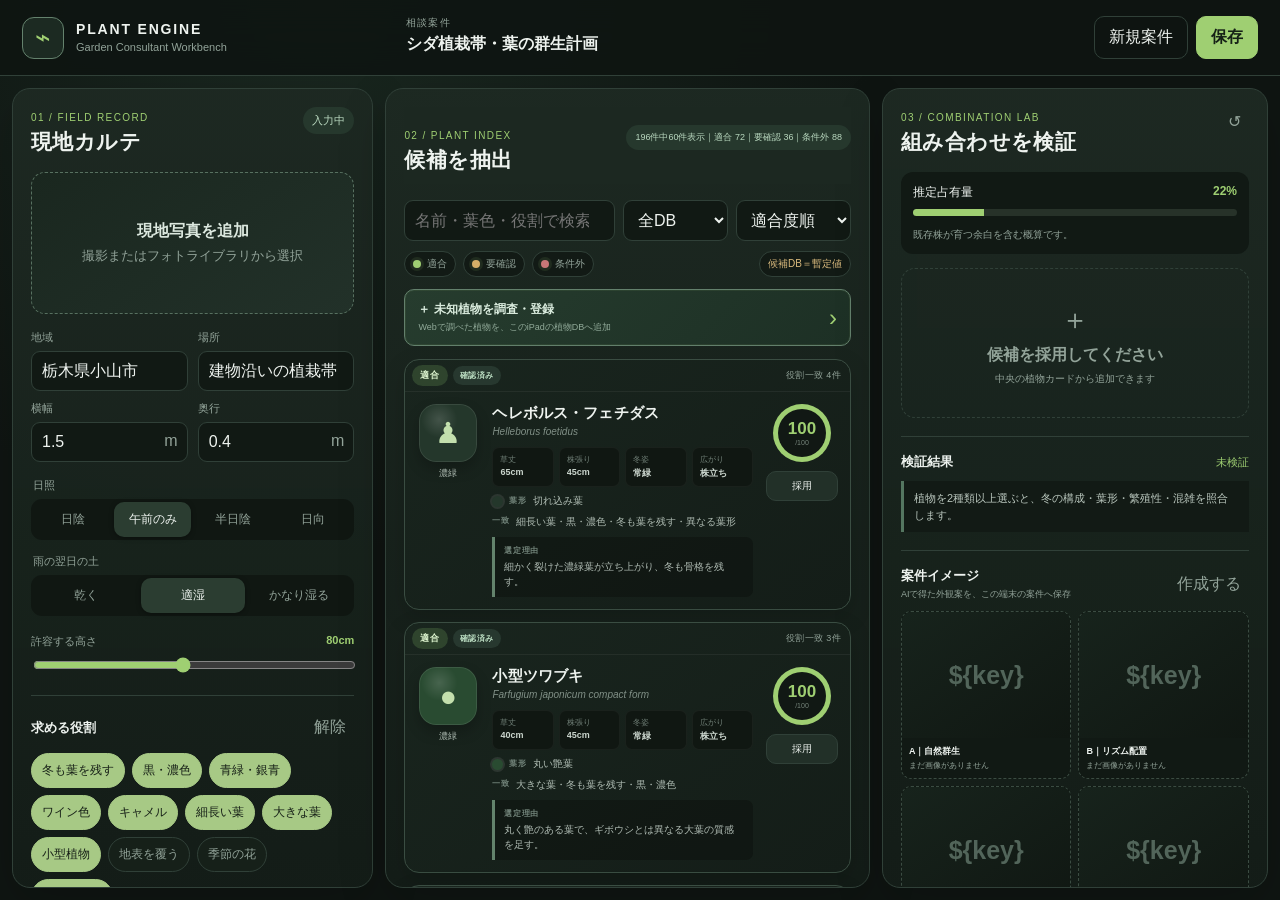
==== commit 248540bd: "Add five-concept garden visualization workflow" ====
--- a/plant-engine/index.html
+++ b/plant-engine/index.html
@@ -8,9 +8,9 @@
     <meta name="apple-mobile-web-app-status-bar-style" content="black-translucent" />
     <meta name="apple-mobile-web-app-title" content="Plant Engine" />
     <title>Plant Engine</title>
-    <link rel="manifest" href="manifest.webmanifest?v=0.4.0" />
+    <link rel="manifest" href="manifest.webmanifest?v=0.5.0" />
     <link rel="apple-touch-icon" href="icons/icon.svg" />
-    <link rel="stylesheet" href="styles.css?v=0.4.0" />
+    <link rel="stylesheet" href="styles.css?v=0.5.0" />
   </head>
   <body>
     <header class="topbar">
@@ -120,6 +120,11 @@
           </div>
         </div>
 
+        <section class="case-visuals" aria-labelledby="visualsHeading">
+          <div class="subheading"><div><h2 id="visualsHeading">案件イメージ</h2><small>AIで得た外観案を、この端末の案件へ保存</small></div><button type="button" class="text-button" id="openVisualPlanner">作成する</button></div>
+          <div id="conceptBoard" class="concept-board"></div>
+        </section>
+
         <div class="plan-actions">
           <button class="ghost" id="copySummary">相談メモをコピー</button>
           <button class="primary" id="makePlan">採用案を確定</button>
@@ -160,7 +165,30 @@
       </div>
     </dialog>
 
-    <script src="plant-candidates.js?v=0.4.0"></script>
-    <script src="app.js?v=0.4.0"></script>
+    <dialog id="visualDialog" class="research-dialog visual-dialog">
+      <div class="research-shell">
+        <header class="research-header">
+          <div><span class="eyebrow">AI GARDEN VISUALIZER</span><h2>採用案から外観イメージを作る</h2></div>
+          <button type="button" class="dialog-close" id="closeVisualPlanner" aria-label="閉じる">×</button>
+        </header>
+        <div class="visual-flow">
+          <section class="visual-step">
+            <span class="step-number">1</span>
+            <div><h3>現地写真をAIへ添付</h3><p>現地カルテに使った写真を、画像生成AIにも添付してください。建物・縁石・通路などを勝手に変えないための基準になります。</p></div>
+          </section>
+          <section class="visual-step prompt-step">
+            <span class="step-number">2</span>
+            <div><div class="research-label-row"><label for="visualPrompt">5案生成用プロンプト</label><button type="button" class="mini-button" id="buildVisualPrompt">再生成</button></div><textarea id="visualPrompt" readonly></textarea><button type="button" class="primary visual-copy" id="copyVisualPrompt">プロンプトをコピー</button></div>
+          </section>
+          <section class="visual-step">
+            <span class="step-number">3</span>
+            <div><h3>得られた画像を案件へ貼り付け</h3><p>画像を長押しで保存した後、下の5枠へ入れます。画像はGitHubへ送られず、この端末内だけに保存されます。</p><div id="visualUploadGrid" class="visual-upload-grid"></div></div>
+          </section>
+        </div>
+      </div>
+    </dialog>
+
+    <script src="plant-candidates.js?v=0.5.0"></script>
+    <script src="app.js?v=0.5.0"></script>
   </body>
 </html>
--- a/plant-engine/styles.css
+++ b/plant-engine/styles.css
@@ -139,6 +139,14 @@
 .diagnostic-list { display:grid;gap:7px; }
 .diagnostic-list p { margin:0;padding:9px 10px;border-left:3px solid #547660;background:#121a15;color:#b9c6bd;font-size:11px;line-height:1.5; }
 .diagnostic-list p.warn{border-color:var(--amber)}.diagnostic-list p.good{border-color:var(--green)}
+.case-visuals { border-top:1px solid var(--line);margin-top:18px;padding-top:16px; }
+.case-visuals h2 { margin:0;font-size:13px; }.case-visuals .subheading>div small { display:block;margin-top:3px;color:var(--muted);font-size:9px; }
+.concept-board { display:grid;grid-template-columns:1fr 1fr;gap:7px; }
+.concept-card { min-width:0;border:1px dashed #3b4c42;border-radius:10px;overflow:hidden;background:#111914; }
+.concept-card img { display:block;width:100%;aspect-ratio:4/3;object-fit:cover; }
+.concept-placeholder { display:grid;place-items:center;aspect-ratio:4/3;background:linear-gradient(145deg,#17231c,#101712);color:#52655a;font-size:25px;font-weight:800; }
+.concept-card>div:last-child { padding:7px; }.concept-card b { display:block;font-size:9px;white-space:nowrap;overflow:hidden;text-overflow:ellipsis; }.concept-card small { display:block;margin-top:2px;color:var(--muted);font-size:8px; }
+.concept-card.has-image { border-style:solid;border-color:#58715f; }
 .plan-actions { margin-top:16px; }
 .toast { position:fixed;bottom:22px;left:50%;transform:translate(-50%,20px);background:#e7f0e8;color:#172017;padding:11px 16px;border-radius:10px;font-weight:650;font-size:12px;opacity:0;pointer-events:none;transition:.25s;z-index:100; }
 .toast.show { opacity:1;transform:translate(-50%,0); }
@@ -160,8 +168,21 @@
 .custom-library { margin-top:16px;padding-top:15px;border-top:1px solid var(--line); }.custom-library h3 { margin:0;font-size:13px; }.custom-library .subheading>span { color:var(--green);font-size:10px; }
 .custom-plant-list { display:grid;gap:7px; }.custom-plant-item { display:grid;grid-template-columns:34px 1fr auto;gap:9px;align-items:center;padding:9px;border-radius:10px;background:#17221c;border:1px solid #2e4036; }
 .custom-tone { width:32px;height:32px;display:grid;place-items:center;border-radius:9px;background:var(--custom-tone); }.custom-plant-item b { display:block;font-size:11px; }.custom-plant-item small { display:block;margin-top:2px;color:var(--muted);font-size:9px; }.custom-plant-item button { padding:6px 8px;border-color:#5d3b3e;background:#2d2022;color:#dcaeb1;font-size:9px; }
+.visual-dialog { width:min(980px,calc(100vw - 28px)); }
+.visual-flow { display:grid;gap:11px;margin-top:15px; }
+.visual-step { display:grid;grid-template-columns:34px minmax(0,1fr);gap:11px;padding:13px;border:1px solid #2e4036;border-radius:13px;background:#17221c; }
+.visual-step h3 { margin:1px 0 5px;font-size:12px; }.visual-step p { margin:0;color:var(--muted);font-size:10px;line-height:1.55; }
+.visual-step textarea { width:100%;min-height:310px;border:1px solid #3b5044;border-radius:9px;background:#0d1410;color:#b9c9be;padding:11px;outline:none;font-size:10px;line-height:1.55;resize:vertical; }
+.visual-copy { width:100%;margin-top:8px; }
+.visual-upload-grid { display:grid;grid-template-columns:repeat(auto-fit,minmax(135px,1fr));gap:9px;margin-top:12px; }
+.visual-upload-slot { position:relative;min-width:0;padding:8px;border:1px dashed #485e50;border-radius:11px;background:#111914;text-align:center;display:grid;gap:6px;align-content:start; }
+.visual-upload-slot img { width:100%;aspect-ratio:4/3;border-radius:7px;object-fit:cover; }
+.upload-plus { display:grid;place-items:center;aspect-ratio:4/3;border-radius:7px;background:#1d2a22;color:#70917a;font-size:28px; }
+.visual-upload-slot b { font-size:9px;white-space:nowrap;overflow:hidden;text-overflow:ellipsis; }
+.visual-upload-slot label { display:block;padding:7px 5px;border-radius:7px;background:#2b4032;color:#dce9df;font-size:9px;cursor:pointer; }.visual-upload-slot input { display:none; }
+.visual-upload-slot button { padding:5px;border-color:#5d3b3e;background:#2d2022;color:#dcaeb1;font-size:8px; }
 @media (max-width: 980px) {
   .topbar { grid-template-columns:1fr auto; height:auto; }.case-title{grid-row:2;grid-column:1/-1}.top-actions .ghost{display:none}
   .workbench { height:auto;grid-template-columns:1fr; }.panel{overflow:visible}.candidates-panel{min-height:500px}
 }
-@media (max-width: 600px) { .topbar{padding:10px 14px}.brand span:not(.brand-mark){display:none}.workbench{padding:8px}.panel{padding:14px}.field-grid{grid-template-columns:1fr}.plant-card-body{grid-template-columns:48px 1fr}.leaf-icon{width:46px;height:46px;font-size:23px}.score-panel{grid-column:2;display:flex;justify-content:flex-end}.score-ring{width:48px;height:48px}.score-ring:before{width:40px;height:40px}.score-panel button{width:auto;min-width:74px}.spec-grid{grid-template-columns:1fr 1fr}.search-row{grid-template-columns:1fr}.research-dialog{width:calc(100vw - 12px);max-height:calc(100dvh - 12px)}.research-shell{padding:13px}.research-step{grid-template-columns:27px 1fr;padding:9px;gap:8px}.step-number{width:25px;height:25px} }
+@media (max-width: 600px) { .topbar{padding:10px 14px}.brand span:not(.brand-mark){display:none}.workbench{padding:8px}.panel{padding:14px}.field-grid{grid-template-columns:1fr}.plant-card-body{grid-template-columns:48px 1fr}.leaf-icon{width:46px;height:46px;font-size:23px}.score-panel{grid-column:2;display:flex;justify-content:flex-end}.score-ring{width:48px;height:48px}.score-ring:before{width:40px;height:40px}.score-panel button{width:auto;min-width:74px}.spec-grid{grid-template-columns:1fr 1fr}.search-row{grid-template-columns:1fr}.research-dialog{width:calc(100vw - 12px);max-height:calc(100dvh - 12px)}.research-shell{padding:13px}.research-step,.visual-step{grid-template-columns:27px 1fr;padding:9px;gap:8px}.step-number{width:25px;height:25px}.visual-step textarea{min-height:360px}.concept-board{grid-template-columns:1fr 1fr} }
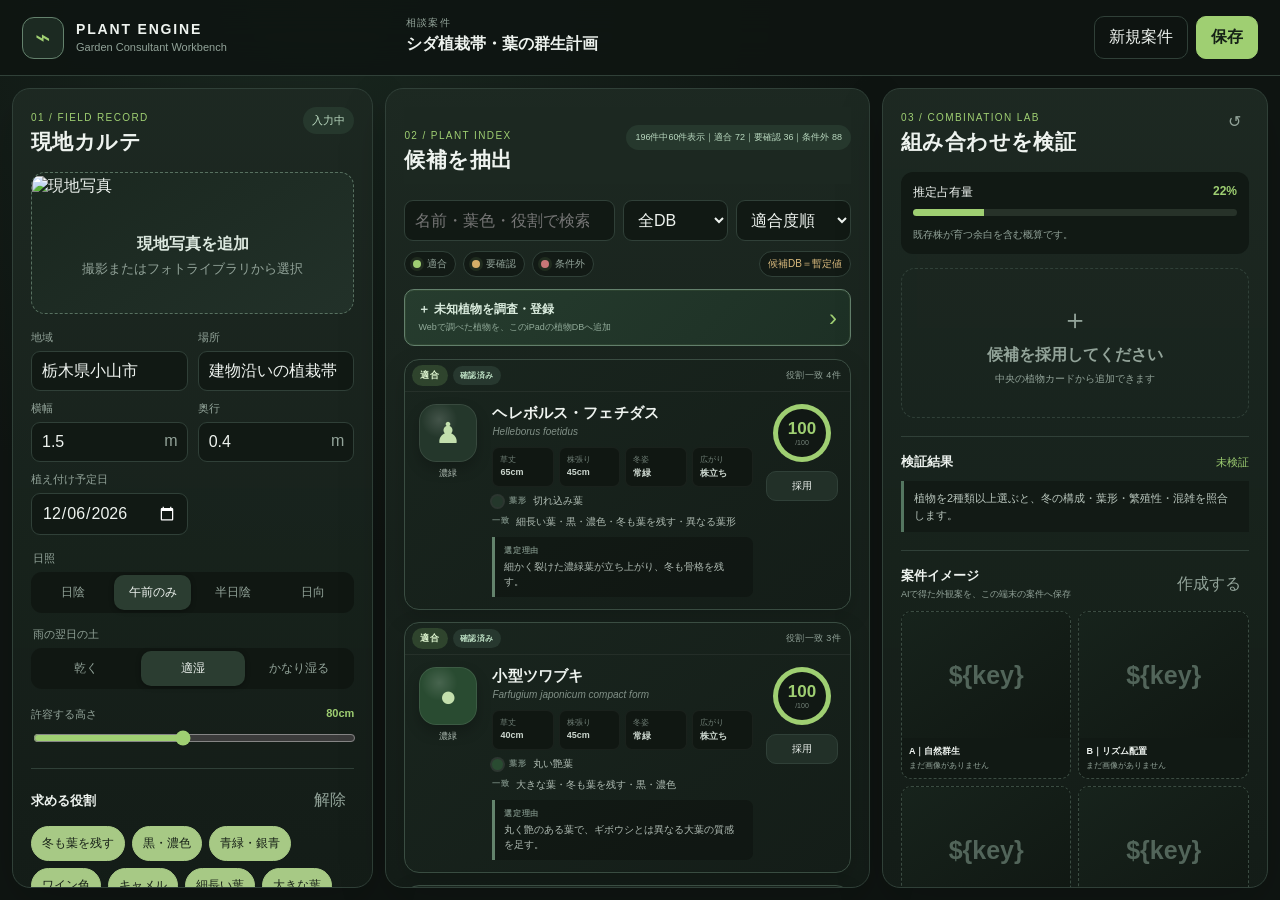
==== commit 6db2d436: "Add anchored existing plants and growth timeline" ====
--- a/plant-engine/index.html
+++ b/plant-engine/index.html
@@ -8,9 +8,9 @@
     <meta name="apple-mobile-web-app-status-bar-style" content="black-translucent" />
     <meta name="apple-mobile-web-app-title" content="Plant Engine" />
     <title>Plant Engine</title>
-    <link rel="manifest" href="manifest.webmanifest?v=0.5.0" />
+    <link rel="manifest" href="manifest.webmanifest?v=0.6.0" />
     <link rel="apple-touch-icon" href="icons/icon.svg" />
-    <link rel="stylesheet" href="styles.css?v=0.5.0" />
+    <link rel="stylesheet" href="styles.css?v=0.6.0" />
   </head>
   <body>
     <header class="topbar">
@@ -38,17 +38,21 @@
           <span class="status-dot">入力中</span>
         </div>
 
-        <label class="photo-drop" for="photoInput">
+        <div class="photo-drop" id="photoStage">
           <input id="photoInput" type="file" accept="image/*" capture="environment" />
           <img id="photoPreview" alt="現地写真" hidden />
-          <span id="photoPrompt"><b>現地写真を追加</b><small>撮影またはフォトライブラリから選択</small></span>
-        </label>
+          <div id="photoMarkerLayer" class="photo-marker-layer" aria-label="既存植物の位置"></div>
+          <label id="photoPrompt" for="photoInput"><b>現地写真を追加</b><small>撮影またはフォトライブラリから選択</small></label>
+          <label id="photoReplace" class="photo-replace" for="photoInput" hidden>写真を変更</label>
+          <span id="placementHint" class="placement-hint" hidden>写真上の位置をタップ</span>
+        </div>
 
         <div class="field-grid">
           <label><span>地域</span><input id="region" value="栃木県小山市" /></label>
           <label><span>場所</span><input id="location" value="建物沿いの植栽帯" /></label>
           <label><span>横幅</span><div class="unit-input"><input id="width" type="number" value="1.5" step="0.1" /><i>m</i></div></label>
           <label><span>奥行</span><div class="unit-input"><input id="depth" type="number" value="0.4" step="0.1" /><i>m</i></div></label>
+          <label><span>植え付け予定日</span><input id="plantingDate" type="date" /></label>
         </div>
 
         <fieldset>
@@ -75,8 +79,9 @@
         </div>
 
         <div class="subsection">
-          <h2>既存植物</h2>
+          <div class="subheading"><div><h2>既存植物</h2><small>「位置指定」後、写真上をタップ</small></div></div>
           <div class="existing-list" id="existingList"></div>
+          <div class="existing-add"><input id="existingName" placeholder="既存植物名" /><input id="existingDetail" placeholder="例：2株・残す" /><button type="button" id="addExisting">追加</button></div>
         </div>
       </section>
 
@@ -123,6 +128,11 @@
         <section class="case-visuals" aria-labelledby="visualsHeading">
           <div class="subheading"><div><h2 id="visualsHeading">案件イメージ</h2><small>AIで得た外観案を、この端末の案件へ保存</small></div><button type="button" class="text-button" id="openVisualPlanner">作成する</button></div>
           <div id="conceptBoard" class="concept-board"></div>
+        </section>
+
+        <section class="case-visuals growth-visuals" aria-labelledby="growthHeading">
+          <div class="subheading"><div><h2 id="growthHeading">成長タイムライン</h2><small>1・2・3・6か月後と1年後</small></div><button type="button" class="text-button" id="openGrowthPlanner">作成する</button></div>
+          <div id="growthBoard" class="concept-board growth-board"></div>
         </section>
 
         <div class="plan-actions">
@@ -184,11 +194,22 @@
             <span class="step-number">3</span>
             <div><h3>得られた画像を案件へ貼り付け</h3><p>画像を長押しで保存した後、下の5枠へ入れます。画像はGitHubへ送られず、この端末内だけに保存されます。</p><div id="visualUploadGrid" class="visual-upload-grid"></div></div>
           </section>
+          <section class="timeline-divider">
+            <span class="eyebrow">GROWTH TIMELINE</span><h3>同じ配置の時間変化を作る</h3><p>採用した配置を固定し、季節・休眠・活着を考慮した5時点を比較します。これは確定予報ではなく、管理計画のための推定イメージです。</p>
+          </section>
+          <section class="visual-step prompt-step">
+            <span class="step-number">4</span>
+            <div><div class="growth-controls"><label for="growthBasePlan">基準にする配置案</label><select id="growthBasePlan"><option value="A">A｜自然群生</option><option value="B">B｜リズム配置</option><option value="C">C｜立体レイヤー</option><option value="D">D｜焦点と余白</option><option value="E">E｜密度のある景観</option></select></div><div class="research-label-row"><label for="growthPrompt">5時点の成長予測プロンプト</label><button type="button" class="mini-button" id="buildGrowthPrompt">再生成</button></div><textarea id="growthPrompt" readonly></textarea><button type="button" class="primary visual-copy" id="copyGrowthPrompt">プロンプトをコピー</button></div>
+          </section>
+          <section class="visual-step">
+            <span class="step-number">5</span>
+            <div><h3>成長予測画像を案件へ保存</h3><p>AIへ現地写真と、基準にする配置案の画像を添付してください。得られた5時点を下へ保存します。</p><div id="growthUploadGrid" class="visual-upload-grid"></div></div>
+          </section>
         </div>
       </div>
     </dialog>
 
-    <script src="plant-candidates.js?v=0.5.0"></script>
-    <script src="app.js?v=0.5.0"></script>
+    <script src="plant-candidates.js?v=0.6.0"></script>
+    <script src="app.js?v=0.6.0"></script>
   </body>
 </html>
--- a/plant-engine/styles.css
+++ b/plant-engine/styles.css
@@ -38,11 +38,17 @@
 .eyebrow { color:var(--green); font-size:10px; letter-spacing:.14em; }
 .status-dot,.result-count { padding:6px 9px; border-radius:999px; background:#26382d; color:#b9d8bf; font-size:11px; }
 .result-count { white-space:nowrap;font-size:9px; }
-.photo-drop { min-height:142px; border:1px dashed #577060; border-radius:14px; display:grid; place-items:center; position:relative; overflow:hidden; background:linear-gradient(145deg,#1a271f,#223129); cursor:pointer; }
+.photo-drop { min-height:142px; border:1px dashed #577060; border-radius:14px; display:grid; place-items:center; position:relative; overflow:hidden; background:linear-gradient(145deg,#1a271f,#223129); }
 .photo-drop input { display:none; }
-.photo-drop img { width:100%; height:180px; object-fit:cover; }
-#photoPrompt { display:grid; gap:5px; text-align:center; color:#dce8df; }
+.photo-drop img { display:block;width:100%;height:auto;max-height:320px;object-fit:contain; }
+#photoPrompt { display:grid; gap:5px; text-align:center; color:#dce8df;cursor:pointer;padding:32px;width:100%; }
 #photoPrompt small { color:var(--muted); }
+.photo-replace { position:absolute;right:7px;bottom:7px;z-index:4;padding:6px 8px;border-radius:7px;background:rgba(13,20,16,.84);color:#d7e4da;font-size:9px;cursor:pointer;backdrop-filter:blur(5px); }
+.photo-marker-layer { position:absolute;inset:0;z-index:2;pointer-events:none; }
+.photo-marker { position:absolute;transform:translate(-50%,-50%);width:auto!important;min-width:26px;height:26px!important;padding:0!important;border:2px solid #eef6e9!important;border-radius:50%!important;background:#5d8d57!important;color:#fff!important;box-shadow:0 2px 9px rgba(0,0,0,.6);pointer-events:auto; }
+.photo-marker b { font-size:9px; }.photo-marker span { position:absolute;left:50%;top:27px;transform:translateX(-50%);max-width:110px;padding:3px 5px;border-radius:5px;background:rgba(11,17,13,.88);font-size:8px;white-space:nowrap;overflow:hidden;text-overflow:ellipsis; }
+.placement-hint { position:absolute;left:50%;top:8px;z-index:5;transform:translateX(-50%);padding:6px 10px;border-radius:99px;background:#f0d58e;color:#283020;font-size:9px;font-weight:800;box-shadow:0 3px 12px rgba(0,0,0,.4); }
+.photo-drop.placing { border-style:solid;border-color:#f0d58e;cursor:crosshair;box-shadow:0 0 0 2px rgba(240,213,142,.14); }
 .field-grid { display:grid; grid-template-columns:1fr 1fr; gap:10px; margin:16px 0; }
 .field-grid label>span, fieldset legend,.slider-row label { color:var(--muted); font-size:11px; display:block; margin-bottom:6px; }
 .field-grid input,.search-row input,.search-row select { width:100%; border:1px solid var(--line); background:#111914; color:var(--text); border-radius:9px; padding:10px; outline:none; }
@@ -66,9 +72,13 @@
 .chip { padding:8px 10px; border-radius:999px; font-size:12px; background:#162019; color:var(--muted); }
 .chip.active { color:#172017; background:#a7c985; border-color:#a7c985; }
 .existing-list { display:grid; gap:7px; }
-.existing-item { display:grid; grid-template-columns:1fr auto 28px; gap:8px; align-items:center; background:#121a15; padding:7px 8px 7px 10px; border-radius:9px; color:#ced8d1; font-size:12px; }
+.existing-item { display:grid; grid-template-columns:minmax(0,1fr) auto auto 28px; gap:6px; align-items:center; background:#121a15; padding:7px 8px 7px 10px; border-radius:9px; color:#ced8d1; font-size:12px; }
+.existing-item>span { min-width:0;overflow:hidden;text-overflow:ellipsis; }.existing-item>span small { display:block;margin-top:2px;color:#74857b;font-size:8px; }
 .existing-list b { color:var(--green); }
 .existing-item button { width:28px; height:28px; padding:0; border:0; border-radius:7px; background:#26332b; color:var(--muted); font-size:17px; }
+.existing-item .position-button { width:auto;height:28px;padding:0 7px;border:1px solid #43594b;color:#bcd1c2;font-size:8px; }
+.existing-item.placing { box-shadow:0 0 0 1px #d7b86f;background:#252719; }
+.existing-add { display:grid;grid-template-columns:1fr 90px auto;gap:5px;margin-top:7px; }.existing-add input { min-width:0;width:100%;padding:7px;border:1px solid var(--line);border-radius:7px;background:#101712;color:var(--text);font-size:9px; }.existing-add button { padding:7px 9px;font-size:9px; }
 .existing-empty { padding:10px; border:1px dashed var(--line); border-radius:9px; color:var(--muted); font-size:12px; text-align:center; }
 .sticky-heading { position:sticky; top:-18px; z-index:4; background:#1c2821; padding:18px 0 10px; }
 .research-entry { width:100%;display:flex;justify-content:space-between;align-items:center;margin:0 0 13px;padding:11px 13px;text-align:left;border-color:#63806c;background:linear-gradient(135deg,#263c2e,#1d3025);color:#d9ebdd;box-shadow:inset 0 0 0 1px rgba(159,207,114,.08); }
@@ -181,8 +191,11 @@
 .visual-upload-slot b { font-size:9px;white-space:nowrap;overflow:hidden;text-overflow:ellipsis; }
 .visual-upload-slot label { display:block;padding:7px 5px;border-radius:7px;background:#2b4032;color:#dce9df;font-size:9px;cursor:pointer; }.visual-upload-slot input { display:none; }
 .visual-upload-slot button { padding:5px;border-color:#5d3b3e;background:#2d2022;color:#dcaeb1;font-size:8px; }
+.timeline-divider { margin-top:10px;padding:16px;border-top:1px solid #405348;border-bottom:1px solid #405348;background:linear-gradient(90deg,rgba(73,100,83,.16),transparent); }.timeline-divider h3 { margin:5px 0;font-size:16px; }.timeline-divider p { margin:0;color:var(--muted);font-size:10px;line-height:1.55; }
+.growth-controls { display:grid;grid-template-columns:auto minmax(160px,1fr);align-items:center;gap:9px;margin-bottom:10px;padding:8px;border-radius:8px;background:#101712; }.growth-controls label { margin:0;font-size:10px; }.growth-controls select { width:100%;padding:8px;border:1px solid #3b5044;border-radius:7px;background:#17221c;color:var(--text);font-size:10px; }
+.growth-visuals { border-top-color:#4a5744; }.growth-board .concept-placeholder { color:#819567;font-size:19px; }
 @media (max-width: 980px) {
   .topbar { grid-template-columns:1fr auto; height:auto; }.case-title{grid-row:2;grid-column:1/-1}.top-actions .ghost{display:none}
   .workbench { height:auto;grid-template-columns:1fr; }.panel{overflow:visible}.candidates-panel{min-height:500px}
 }
-@media (max-width: 600px) { .topbar{padding:10px 14px}.brand span:not(.brand-mark){display:none}.workbench{padding:8px}.panel{padding:14px}.field-grid{grid-template-columns:1fr}.plant-card-body{grid-template-columns:48px 1fr}.leaf-icon{width:46px;height:46px;font-size:23px}.score-panel{grid-column:2;display:flex;justify-content:flex-end}.score-ring{width:48px;height:48px}.score-ring:before{width:40px;height:40px}.score-panel button{width:auto;min-width:74px}.spec-grid{grid-template-columns:1fr 1fr}.search-row{grid-template-columns:1fr}.research-dialog{width:calc(100vw - 12px);max-height:calc(100dvh - 12px)}.research-shell{padding:13px}.research-step,.visual-step{grid-template-columns:27px 1fr;padding:9px;gap:8px}.step-number{width:25px;height:25px}.visual-step textarea{min-height:360px}.concept-board{grid-template-columns:1fr 1fr} }
+@media (max-width: 600px) { .topbar{padding:10px 14px}.brand span:not(.brand-mark){display:none}.workbench{padding:8px}.panel{padding:14px}.field-grid{grid-template-columns:1fr}.plant-card-body{grid-template-columns:48px 1fr}.leaf-icon{width:46px;height:46px;font-size:23px}.score-panel{grid-column:2;display:flex;justify-content:flex-end}.score-ring{width:48px;height:48px}.score-ring:before{width:40px;height:40px}.score-panel button{width:auto;min-width:74px}.spec-grid{grid-template-columns:1fr 1fr}.search-row{grid-template-columns:1fr}.research-dialog{width:calc(100vw - 12px);max-height:calc(100dvh - 12px)}.research-shell{padding:13px}.research-step,.visual-step{grid-template-columns:27px 1fr;padding:9px;gap:8px}.step-number{width:25px;height:25px}.visual-step textarea{min-height:360px}.concept-board{grid-template-columns:1fr 1fr}.existing-item{grid-template-columns:minmax(0,1fr) auto 28px}.existing-item>b{display:none}.existing-add{grid-template-columns:1fr auto}.existing-add #existingDetail{grid-column:1/-1;grid-row:2}.growth-controls{grid-template-columns:1fr} }
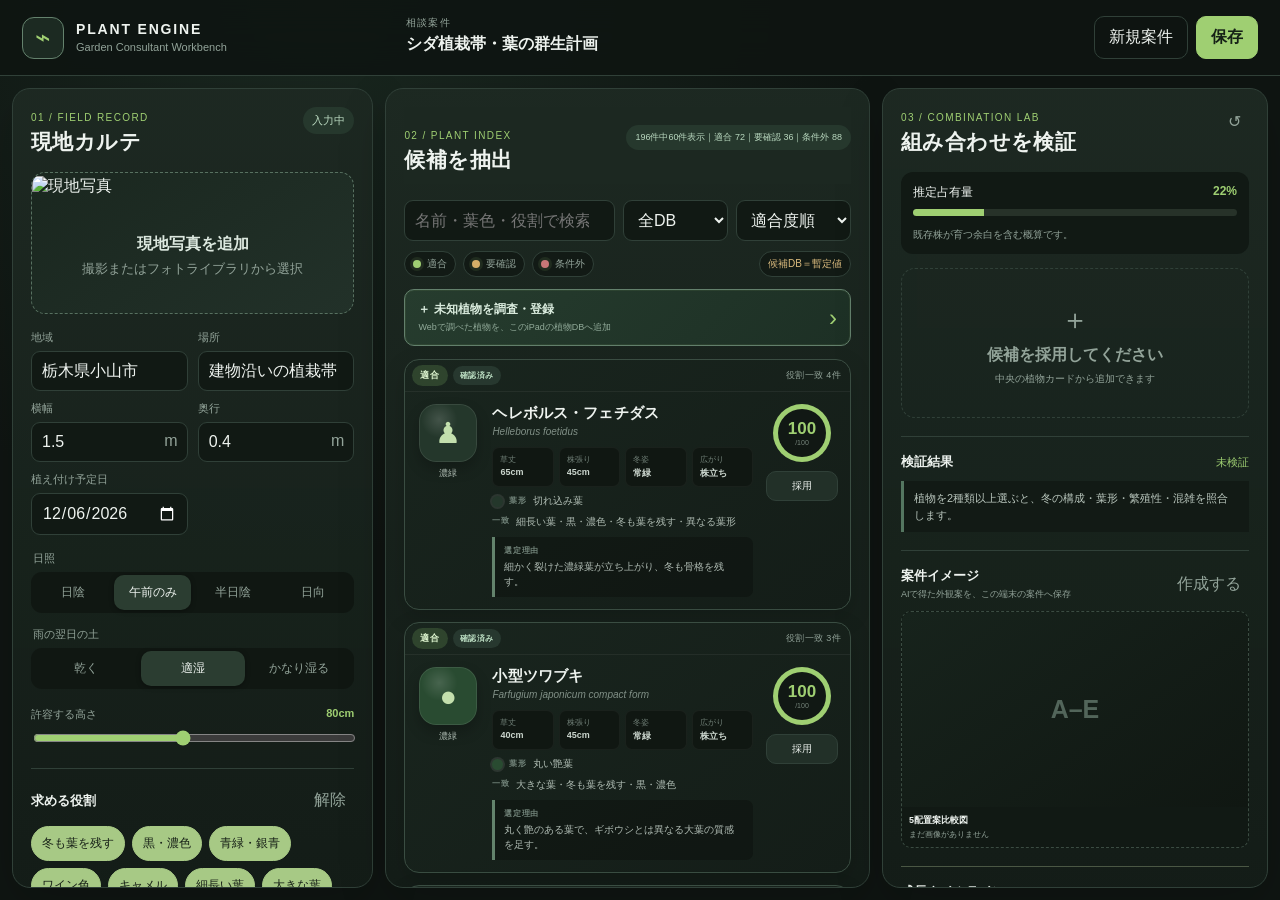
==== commit 55b29a21: "Use composite sheets for layouts and growth stages" ====
--- a/plant-engine/index.html
+++ b/plant-engine/index.html
@@ -8,9 +8,9 @@
     <meta name="apple-mobile-web-app-status-bar-style" content="black-translucent" />
     <meta name="apple-mobile-web-app-title" content="Plant Engine" />
     <title>Plant Engine</title>
-    <link rel="manifest" href="manifest.webmanifest?v=0.6.0" />
+    <link rel="manifest" href="manifest.webmanifest?v=0.6.1" />
     <link rel="apple-touch-icon" href="icons/icon.svg" />
-    <link rel="stylesheet" href="styles.css?v=0.6.0" />
+    <link rel="stylesheet" href="styles.css?v=0.6.1" />
   </head>
   <body>
     <header class="topbar">
@@ -127,7 +127,7 @@
 
         <section class="case-visuals" aria-labelledby="visualsHeading">
           <div class="subheading"><div><h2 id="visualsHeading">案件イメージ</h2><small>AIで得た外観案を、この端末の案件へ保存</small></div><button type="button" class="text-button" id="openVisualPlanner">作成する</button></div>
-          <div id="conceptBoard" class="concept-board"></div>
+          <div id="conceptBoard" class="concept-board comparison-board"></div>
         </section>
 
         <section class="case-visuals growth-visuals" aria-labelledby="growthHeading">
@@ -192,24 +192,24 @@
           </section>
           <section class="visual-step">
             <span class="step-number">3</span>
-            <div><h3>得られた画像を案件へ貼り付け</h3><p>画像を長押しで保存した後、下の5枠へ入れます。画像はGitHubへ送られず、この端末内だけに保存されます。</p><div id="visualUploadGrid" class="visual-upload-grid"></div></div>
+            <div><h3>5案比較図を案件へ貼り付け</h3><p>A〜Eが一枚にまとまった画像を保存します。画像はGitHubへ送られず、この端末内だけに保存されます。</p><div id="visualUploadGrid" class="visual-upload-grid comparison-upload"></div></div>
           </section>
           <section class="timeline-divider">
             <span class="eyebrow">GROWTH TIMELINE</span><h3>同じ配置の時間変化を作る</h3><p>採用した配置を固定し、季節・休眠・活着を考慮した5時点を比較します。これは確定予報ではなく、管理計画のための推定イメージです。</p>
           </section>
           <section class="visual-step prompt-step">
             <span class="step-number">4</span>
-            <div><div class="growth-controls"><label for="growthBasePlan">基準にする配置案</label><select id="growthBasePlan"><option value="A">A｜自然群生</option><option value="B">B｜リズム配置</option><option value="C">C｜立体レイヤー</option><option value="D">D｜焦点と余白</option><option value="E">E｜密度のある景観</option></select></div><div class="research-label-row"><label for="growthPrompt">5時点の成長予測プロンプト</label><button type="button" class="mini-button" id="buildGrowthPrompt">再生成</button></div><textarea id="growthPrompt" readonly></textarea><button type="button" class="primary visual-copy" id="copyGrowthPrompt">プロンプトをコピー</button></div>
+            <div><div class="growth-controls"><label for="growthStageSelect">作成する時点</label><select id="growthStageSelect"><option value="0">1か月後</option><option value="1">2か月後</option><option value="2">3か月後</option><option value="3">6か月後</option><option value="4">1年後</option></select></div><div class="research-label-row"><label for="growthPrompt">選択時点の5案比較図プロンプト</label><button type="button" class="mini-button" id="buildGrowthPrompt">再生成</button></div><textarea id="growthPrompt" readonly></textarea><button type="button" class="primary visual-copy" id="copyGrowthPrompt">プロンプトをコピー</button></div>
           </section>
           <section class="visual-step">
             <span class="step-number">5</span>
-            <div><h3>成長予測画像を案件へ保存</h3><p>AIへ現地写真と、基準にする配置案の画像を添付してください。得られた5時点を下へ保存します。</p><div id="growthUploadGrid" class="visual-upload-grid"></div></div>
+            <div><h3>成長予測画像を案件へ保存</h3><p>AIへ現地写真と最初の5案比較図を添付してください。時点ごとに生成した1枚を、対応する枠へ保存します。</p><div id="growthUploadGrid" class="visual-upload-grid"></div></div>
           </section>
         </div>
       </div>
     </dialog>
 
-    <script src="plant-candidates.js?v=0.6.0"></script>
-    <script src="app.js?v=0.6.0"></script>
+    <script src="plant-candidates.js?v=0.6.1"></script>
+    <script src="app.js?v=0.6.1"></script>
   </body>
 </html>
--- a/plant-engine/styles.css
+++ b/plant-engine/styles.css
@@ -157,6 +157,7 @@
 .concept-placeholder { display:grid;place-items:center;aspect-ratio:4/3;background:linear-gradient(145deg,#17231c,#101712);color:#52655a;font-size:25px;font-weight:800; }
 .concept-card>div:last-child { padding:7px; }.concept-card b { display:block;font-size:9px;white-space:nowrap;overflow:hidden;text-overflow:ellipsis; }.concept-card small { display:block;margin-top:2px;color:var(--muted);font-size:8px; }
 .concept-card.has-image { border-style:solid;border-color:#58715f; }
+.comparison-board { grid-template-columns:1fr; }.comparison-card img { aspect-ratio:16/9; }.comparison-card .concept-placeholder { aspect-ratio:16/9; }
 .plan-actions { margin-top:16px; }
 .toast { position:fixed;bottom:22px;left:50%;transform:translate(-50%,20px);background:#e7f0e8;color:#172017;padding:11px 16px;border-radius:10px;font-weight:650;font-size:12px;opacity:0;pointer-events:none;transition:.25s;z-index:100; }
 .toast.show { opacity:1;transform:translate(-50%,0); }
@@ -191,6 +192,7 @@
 .visual-upload-slot b { font-size:9px;white-space:nowrap;overflow:hidden;text-overflow:ellipsis; }
 .visual-upload-slot label { display:block;padding:7px 5px;border-radius:7px;background:#2b4032;color:#dce9df;font-size:9px;cursor:pointer; }.visual-upload-slot input { display:none; }
 .visual-upload-slot button { padding:5px;border-color:#5d3b3e;background:#2d2022;color:#dcaeb1;font-size:8px; }
+.comparison-upload { grid-template-columns:1fr; }.comparison-slot img,.comparison-slot .upload-plus { aspect-ratio:16/9; }
 .timeline-divider { margin-top:10px;padding:16px;border-top:1px solid #405348;border-bottom:1px solid #405348;background:linear-gradient(90deg,rgba(73,100,83,.16),transparent); }.timeline-divider h3 { margin:5px 0;font-size:16px; }.timeline-divider p { margin:0;color:var(--muted);font-size:10px;line-height:1.55; }
 .growth-controls { display:grid;grid-template-columns:auto minmax(160px,1fr);align-items:center;gap:9px;margin-bottom:10px;padding:8px;border-radius:8px;background:#101712; }.growth-controls label { margin:0;font-size:10px; }.growth-controls select { width:100%;padding:8px;border:1px solid #3b5044;border-radius:7px;background:#17221c;color:var(--text);font-size:10px; }
 .growth-visuals { border-top-color:#4a5744; }.growth-board .concept-placeholder { color:#819567;font-size:19px; }
